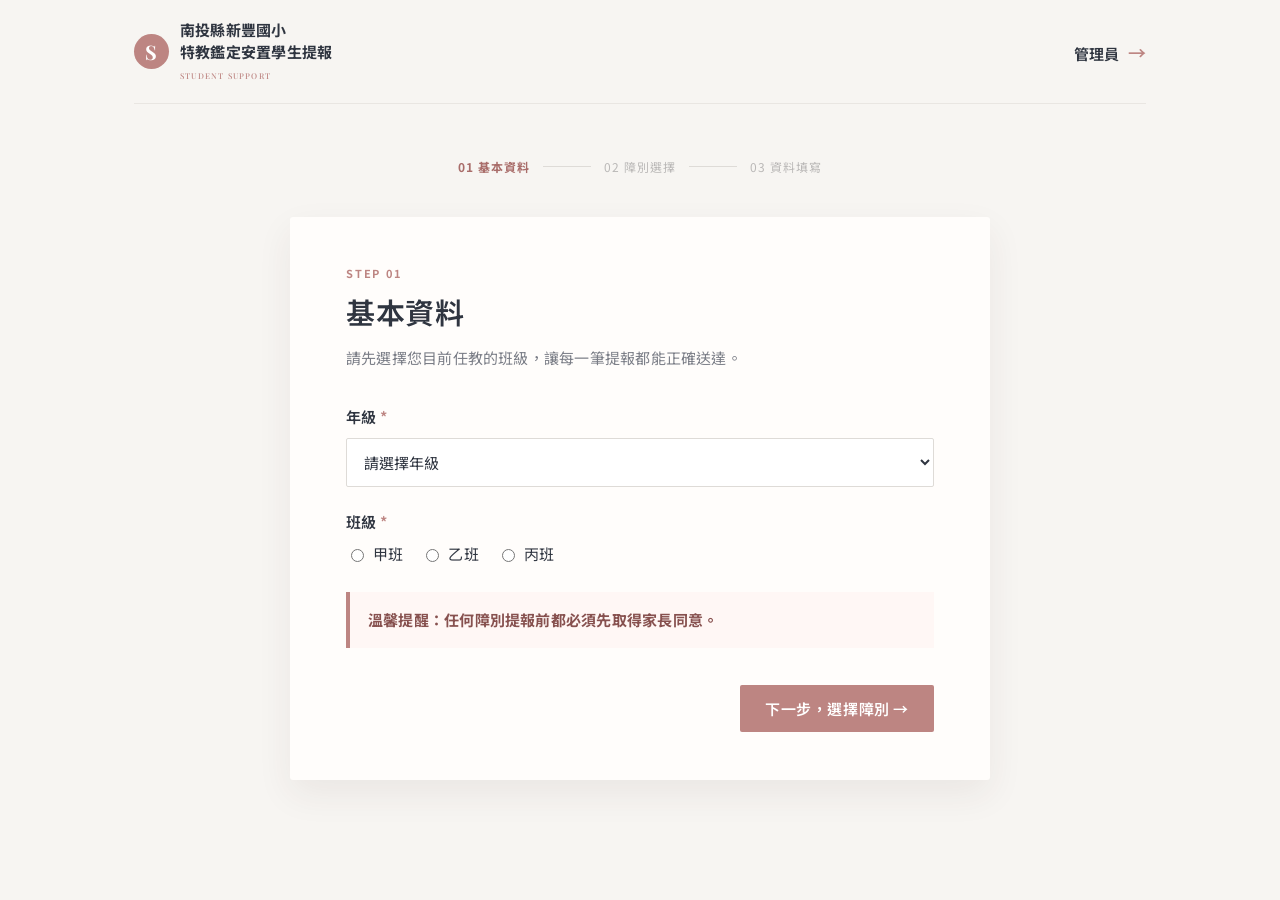
==== app.html @ a3e9da6c "Add files via upload" ====
<!doctype html>
<html lang="zh-Hant">
<head>
  <meta charset="UTF-8" />
  <meta name="viewport" content="width=device-width, initial-scale=1.0" />
  <title>南投縣新豐國小特教鑑定安置學生提報</title>
  <link rel="preconnect" href="https://fonts.googleapis.com">
  <link rel="preconnect" href="https://fonts.gstatic.com" crossorigin>
  <link href="https://fonts.googleapis.com/css2?family=Noto+Sans+TC:wght@400;500;600;700&family=Playfair+Display:wght@500;600&display=swap" rel="stylesheet">
  <link rel="stylesheet" href="styles.css" />
  <style>.report-count{display:inline-block;margin-left:6px;padding:2px 8px;border-radius:20px;background:#f4e8e5;color:#a96d6a;font-size:11px;font-weight:600}.report-summary{border-top:1px solid #e9e6e2;margin:20px 0}.summary-row{display:flex;justify-content:space-between;align-items:center;padding:14px 0;border-bottom:1px solid #e9e6e2}.summary-row b{font-size:16px}.summary-row span{color:#a96d6a;font-weight:600}.dialog-actions{display:flex;align-items:center;justify-content:space-between;margin-top:28px}.school-name{font-size:15px;line-height:1.45}.school-name em{font-size:8px}.reminder{margin-top:28px;border-left:4px solid #bd8582;background:#fff7f5;padding:15px 18px;color:#87514f;font-weight:700;line-height:1.7}.password-input{letter-spacing:.35em;text-align:center;font-size:22px}.password-error{color:#b66360;font-size:13px;min-height:22px;margin:12px 0 0}@media(max-width:620px){.school-name{font-size:12px;max-width:230px}.dialog-actions{gap:12px}.dialog-actions .primary-button{padding:12px 15px}}</style>
</head>
<body>
  <main class="site-shell">
    <header class="topbar">
      <a class="brand" href="#" aria-label="回首頁"><span class="brand-mark">S</span><span class="school-name">南投縣新豐國小<br>特教鑑定安置學生提報<br><em>STUDENT SUPPORT</em></span></a>
      <button id="adminButton" class="admin-button">管理員 <span>→</span></button>
    </header>

    <section id="formView" class="view">
      <div class="progress" aria-label="提報進度"><span class="active">01 基本資料</span><i></i><span>02 障別選擇</span><i></i><span>03 資料填寫</span></div>
      <div id="stepContainer"></div>
    </section>

    <section id="adminView" class="view hidden">
      <div class="admin-heading"><div><p class="eyebrow">ADMINISTRATOR</p><h1>提報紀錄</h1><p>依年級與班級順序整理全校填報資料</p></div><button id="backToForm" class="text-button">← 返回填報首頁</button></div>
      <div class="admin-card"><div class="table-tools"><span id="recordCount">共 0 筆紀錄</span><button id="clearLocal" class="clear-button" title="僅清除此瀏覽器中的資料">清除本機測試資料</button></div>
        <div class="table-wrap"><table><thead><tr><th>班級</th><th>學生姓名</th><th>提報障別</th><th>填報日期</th></tr></thead><tbody id="recordTable"></tbody></table></div>
      </div>
    </section>
  </main>

  <dialog id="paperDialog" class="modal"><div class="modal-inner"><p class="eyebrow">STEP 04</p><h2>所需檢附資料<span>（紙本）</span></h2><ol id="paperItems"></ol><button id="paperRead" class="primary-button full">我已閱讀完畢</button></div></dialog>
  <dialog id="confirmDialog" class="modal"><div class="modal-inner"><p class="eyebrow">FINAL CHECK</p><h2>確認所有提報資料</h2><p class="subtitle">請確認以下提報清單。確認送出後，資料將統一送至管理員後台。</p><div id="reportSummary" class="report-summary"></div><div class="dialog-actions"><button id="cancelConfirm" class="text-button">返回修改</button><button id="confirmSubmit" class="primary-button">確認並完成提報</button></div></div></dialog>
  <dialog id="adminLoginDialog" class="modal"><div class="modal-inner"><p class="eyebrow">ADMINISTRATOR</p><h2>管理員驗證</h2><p class="subtitle">請輸入 4 位數密碼以檢視提報資料。</p><input id="adminPassword" class="password-input" type="password" inputmode="numeric" maxlength="4" aria-label="管理員密碼" placeholder="••••"><p id="passwordError" class="password-error"></p><div class="dialog-actions"><button id="cancelAdminLogin" class="text-button">取消</button><button id="submitAdminLogin" class="primary-button">確認</button></div></div></dialog>
  <dialog id="thanksDialog" class="modal"><div class="modal-inner"><p class="eyebrow">SUBMISSION COMPLETE</p><h2>感謝您的用心填寫</h2><p class="subtitle">您的提報資料已統一送至管理員後台，謝謝您協助每位學生獲得適切的支持。</p><button id="closeThanks" class="primary-button full">返回首頁</button></div></dialog>
  <dialog id="detailDialog" class="modal detail-modal"><div id="detailContent" class="modal-inner"></div></dialog>
  <div id="toast" class="toast" role="status"></div>
  <script src="cloud-config.js"></script>
  <script src="app.js"></script>
</body>
</html>
---- styles.css ----
:root{--ink:#2f3540;--muted:#7b7e87;--line:#e9e6e2;--paper:#fffdfb;--blush:#f4e8e5;--rose:#bd8582;--rose-dark:#a96d6a;--sage:#e8eee9;--shadow:0 14px 36px rgba(65,48,44,.07)}*{box-sizing:border-box}body{margin:0;background:#f7f5f2;color:var(--ink);font-family:"Noto Sans TC",sans-serif;font-size:15px;letter-spacing:.015em}.site-shell{min-height:100vh;max-width:1080px;margin:auto;padding:0 34px 80px}.topbar{height:104px;display:flex;align-items:center;justify-content:space-between;border-bottom:1px solid var(--line)}.brand{display:flex;align-items:center;gap:11px;text-decoration:none;color:var(--ink);font-weight:700;line-height:1.05}.brand em{font-family:"Playfair Display",serif;font-weight:500;font-size:8px;font-style:normal;letter-spacing:.15em;color:var(--rose)}.brand-mark{display:grid;place-items:center;width:35px;height:35px;border-radius:50%;background:var(--rose);color:#fff;font-family:"Playfair Display",serif;font-size:20px}.admin-button,.text-button,.clear-button{border:0;background:transparent;color:var(--ink);font:inherit;cursor:pointer}.admin-button{padding:10px 0;font-weight:600}.admin-button span{margin-left:6px;color:var(--rose);font-size:18px}.view{padding-top:54px}.hidden{display:none}.progress{display:flex;align-items:center;justify-content:center;gap:13px;color:#bab8b7;font-size:12px;letter-spacing:.08em;margin:0 auto 42px}.progress i{height:1px;width:48px;background:#dedbd7}.progress .active{color:var(--rose-dark);font-weight:700}.page-card{max-width:700px;margin:auto;background:var(--paper);padding:48px 56px;border-radius:3px;box-shadow:var(--shadow)}.eyebrow{font-size:11px;letter-spacing:.16em;color:var(--rose);font-weight:700;margin:0 0 9px}.page-card h1,.admin-heading h1{font-size:29px;margin:0 0 12px;letter-spacing:.02em;font-weight:600}.subtitle{color:var(--muted);line-height:1.8;margin:0 0 35px}.field{margin:24px 0}.field label,.field-title{display:block;font-weight:600;margin-bottom:11px}.required::after{content:" *";color:var(--rose)}select,input[type=text],textarea{width:100%;border:1px solid #dedbd7;border-radius:2px;background:#fff;padding:12px 13px;color:var(--ink);font:inherit;outline-color:var(--rose)}select{appearance:auto}.radio-row{display:flex;gap:18px;flex-wrap:wrap}.radio-row label{font-weight:400;margin:0;display:flex;align-items:center;gap:6px}input[type=radio]{accent-color:var(--rose)}.primary-button{border:0;border-radius:2px;background:var(--rose);color:#fff;padding:13px 25px;font:inherit;font-weight:600;letter-spacing:.04em;cursor:pointer;transition:.2s}.primary-button:hover{background:var(--rose-dark)}.align-right{display:flex;justify-content:flex-end;margin-top:37px}.category-grid{display:grid;grid-template-columns:1fr 1fr;gap:12px;margin:30px 0}.category{border:1px solid var(--line);background:#fff;padding:20px;text-align:left;font:inherit;cursor:pointer;color:var(--ink);transition:.2s}.category:hover,.category.selected{border-color:var(--rose);background:#fffafa}.category strong{display:block;font-size:17px;margin-bottom:5px}.category small{color:var(--muted)}.category.disabled{opacity:.5;cursor:not-allowed}.info-box{background:var(--sage);padding:22px 24px;margin:26px 0;line-height:1.85}.info-box h3{margin:0 0 10px;font-size:16px}.info-box ol{padding-left:1.4em;margin:0}.info-box li{margin:7px 0}.student-block{border-top:1px solid var(--line);margin-top:34px;padding-top:30px}.student-block:first-of-type{border-top:0;margin-top:0;padding-top:0}.student-head{display:flex;align-items:center;justify-content:space-between;margin-bottom:14px}.student-head h2{font-size:19px;margin:0}.remove-student{color:var(--rose-dark);font:inherit;background:none;border:0;cursor:pointer}.add-student{width:100%;padding:14px;border:1px dashed #c9abaa;background:#fffafa;color:var(--rose-dark);font:inherit;cursor:pointer;margin-top:26px}.finish-row{margin-top:18px;text-align:center}.full{width:100%;margin-top:15px}.modal{border:0;padding:0;border-radius:3px;max-width:610px;width:calc(100% - 36px);box-shadow:0 20px 70px rgba(0,0,0,.18)}.modal::backdrop{background:rgba(49,44,43,.35)}.modal-inner{padding:40px}.modal h2{font-size:25px;margin:0 0 22px}.modal h2 span{font-size:15px;color:var(--muted);font-weight:400}.modal ol{padding-left:1.4em;line-height:1.8}.modal li{margin:10px 0}.admin-heading{display:flex;align-items:flex-end;justify-content:space-between;max-width:900px;margin:0 auto 25px}.admin-heading h1{margin-bottom:6px}.admin-heading p:not(.eyebrow){margin:0;color:var(--muted)}.text-button{color:var(--rose-dark);font-weight:600}.admin-card{max-width:900px;margin:auto;background:#fff;box-shadow:var(--shadow);padding:22px 26px}.table-tools{display:flex;justify-content:space-between;margin-bottom:15px;color:var(--muted);font-size:13px}.clear-button{font-size:12px;color:#aaa}table{border-collapse:collapse;width:100%;text-align:left}th{font-size:12px;letter-spacing:.06em;color:#85827e;background:#faf8f6}th,td{padding:14px;border-bottom:1px solid var(--line)}td{font-size:14px}.student-link{background:0;border:0;color:var(--rose-dark);font:inherit;text-decoration:underline;cursor:pointer;padding:0}.empty{text-align:center;color:var(--muted);padding:45px}.detail-grid{display:grid;grid-template-columns:140px 1fr;gap:12px;border-top:1px solid var(--line);padding:17px 0;line-height:1.65}.detail-grid b{color:var(--muted);font-weight:500}.detail-student{border-top:1px solid var(--line);padding:22px 0}.detail-student h3{margin:0 0 14px}.toast{position:fixed;bottom:28px;left:50%;transform:translateX(-50%) translateY(20px);opacity:0;background:var(--ink);color:#fff;padding:11px 18px;border-radius:2px;font-size:14px;transition:.25s;pointer-events:none}.toast.show{opacity:1;transform:translateX(-50%) translateY(0)}@media(max-width:620px){.site-shell{padding:0 18px 45px}.topbar{height:82px}.view{padding-top:32px}.progress{gap:7px;font-size:10px}.progress i{width:17px}.page-card{padding:31px 23px}.category-grid{grid-template-columns:1fr}.admin-heading{align-items:flex-start;gap:18px;flex-direction:column}.table-wrap{overflow:auto}.modal-inner{padding:28px 23px}.detail-grid{grid-template-columns:1fr;gap:4px}}
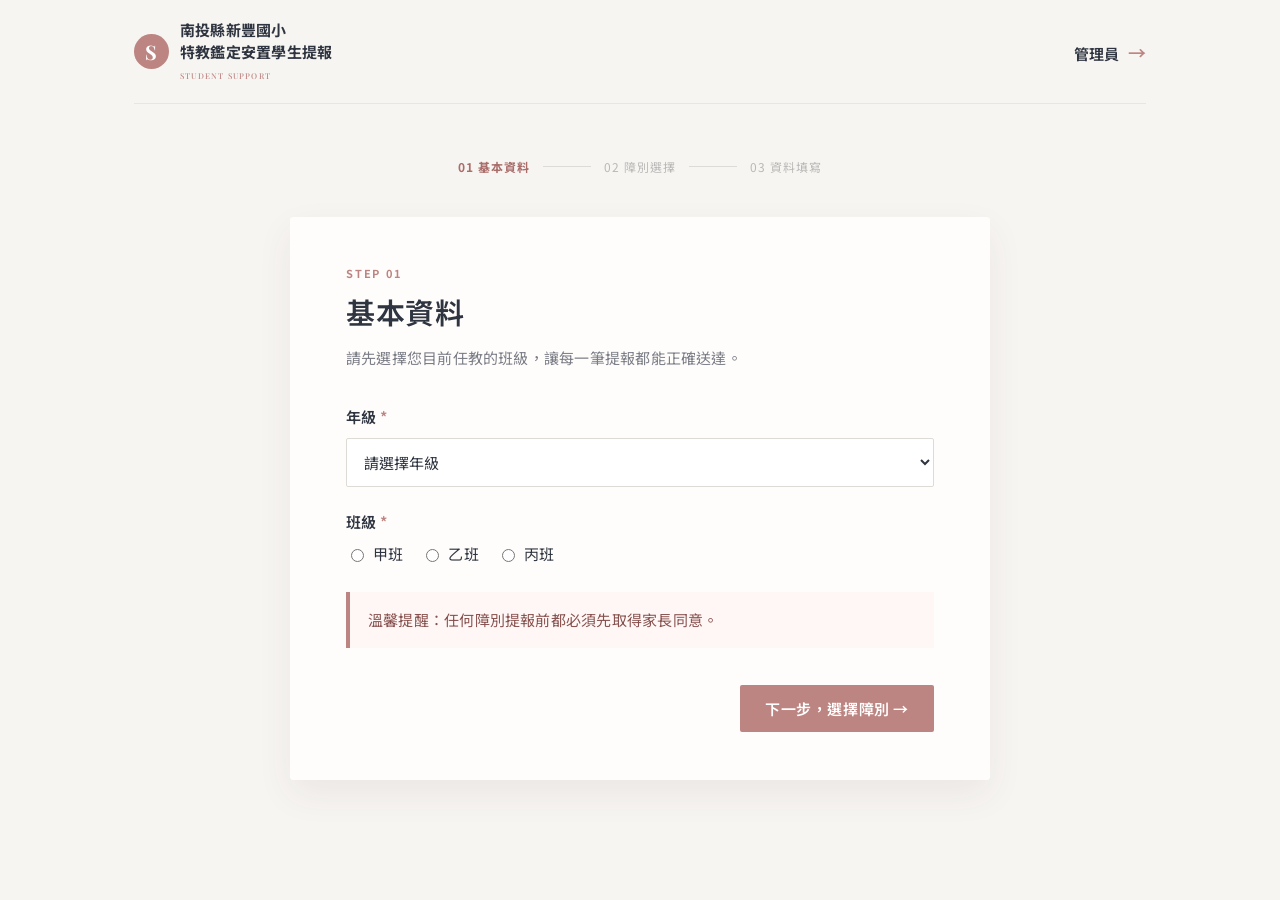
==== commit 9e58b966: "Update app.html" ====
--- a/app.html
+++ b/app.html
@@ -8,7 +8,7 @@
   <link rel="preconnect" href="https://fonts.gstatic.com" crossorigin>
   <link href="https://fonts.googleapis.com/css2?family=Noto+Sans+TC:wght@400;500;600;700&family=Playfair+Display:wght@500;600&display=swap" rel="stylesheet">
   <link rel="stylesheet" href="styles.css" />
-  <style>.report-count{display:inline-block;margin-left:6px;padding:2px 8px;border-radius:20px;background:#f4e8e5;color:#a96d6a;font-size:11px;font-weight:600}.report-summary{border-top:1px solid #e9e6e2;margin:20px 0}.summary-row{display:flex;justify-content:space-between;align-items:center;padding:14px 0;border-bottom:1px solid #e9e6e2}.summary-row b{font-size:16px}.summary-row span{color:#a96d6a;font-weight:600}.dialog-actions{display:flex;align-items:center;justify-content:space-between;margin-top:28px}.school-name{font-size:15px;line-height:1.45}.school-name em{font-size:8px}.reminder{margin-top:28px;border-left:4px solid #bd8582;background:#fff7f5;padding:15px 18px;color:#87514f;font-weight:700;line-height:1.7}.password-input{letter-spacing:.35em;text-align:center;font-size:22px}.password-error{color:#b66360;font-size:13px;min-height:22px;margin:12px 0 0}@media(max-width:620px){.school-name{font-size:12px;max-width:230px}.dialog-actions{gap:12px}.dialog-actions .primary-button{padding:12px 15px}}</style>
+  <style>.report-count{display:inline-block;margin-left:6px;padding:2px 8px;border-radius:20px;background:#f4e8e5;color:#a96d6a;font-size:11px;font-weight:600}.report-summary{border-top:1px solid #e9e6e2;margin:20px 0}.summary-row{display:flex;justify-content:space-between;align-items:center;padding:14px 0;border-bottom:1px solid #e9e6e2}.summary-row b{font-size:16px}.summary-row span{color:#a96d6a;font-weight:600}.dialog-actions{display:flex;align-items:center;justify-content:space-between;margin-top:28px}.school-name{font-size:15px;line-height:1.45}.school-name em{font-size:8px}.reminder{margin-top:28px;border-left:4px solid #bd8582;background:#fff7f5;padding:15px 18px;color:#87514f;line-height:1.7}.reminder strong{display:block;font-size:16px;margin-bottom:5px}.reminder ul{margin:0;padding-left:1.35em}.reminder li+li{margin-top:7px}.password-input{letter-spacing:.35em;text-align:center;font-size:22px}.password-error{color:#b66360;font-size:13px;min-height:22px;margin:12px 0 0}.page-title-row{display:flex;align-items:flex-start;justify-content:space-between;gap:18px}.page-title-row h1{margin-top:0}.delete-record{border:0;background:transparent;color:#b66360;font:inherit;font-size:13px;cursor:pointer;text-decoration:underline}.danger-button{border:1px solid #c97d79;background:#fff;color:#b66360;padding:7px 10px;font:inherit;font-size:12px;cursor:pointer;border-radius:2px}@media(max-width:620px){.school-name{font-size:12px;max-width:230px}.dialog-actions{gap:12px}.dialog-actions .primary-button{padding:12px 15px}.page-title-row{align-items:center}.page-title-row h1{font-size:25px}}</style>
 </head>
 <body>
   <main class="site-shell">
@@ -24,8 +24,8 @@
 
     <section id="adminView" class="view hidden">
       <div class="admin-heading"><div><p class="eyebrow">ADMINISTRATOR</p><h1>提報紀錄</h1><p>依年級與班級順序整理全校填報資料</p></div><button id="backToForm" class="text-button">← 返回填報首頁</button></div>
-      <div class="admin-card"><div class="table-tools"><span id="recordCount">共 0 筆紀錄</span><button id="clearLocal" class="clear-button" title="僅清除此瀏覽器中的資料">清除本機測試資料</button></div>
-        <div class="table-wrap"><table><thead><tr><th>班級</th><th>學生姓名</th><th>提報障別</th><th>填報日期</th></tr></thead><tbody id="recordTable"></tbody></table></div>
+      <div class="admin-card"><div class="table-tools"><span id="recordCount">共 0 筆紀錄</span><span><button id="clearLocal" class="clear-button" title="僅清除此瀏覽器中的資料">清除本機測試資料</button><button id="clearAllRecords" class="danger-button">清除全部紀錄</button></span></div>
+        <div class="table-wrap"><table><thead><tr><th>班級</th><th>學生姓名</th><th>提報障別</th><th>填報日期</th><th>管理</th></tr></thead><tbody id="recordTable"></tbody></table></div>
       </div>
     </section>
   </main>
